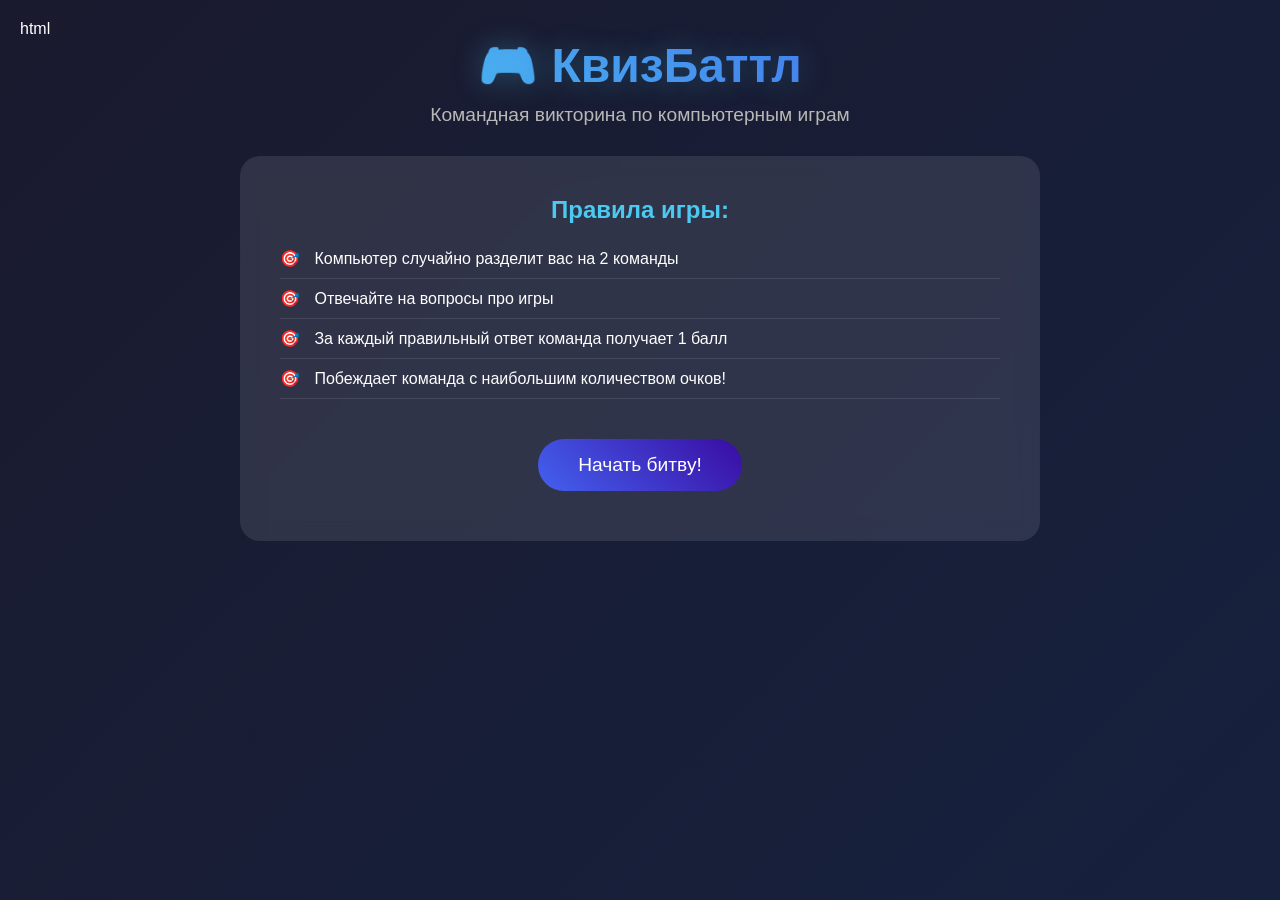
==== index.html @ 518002e2 "Add files via upload" ====
html
<!DOCTYPE html>
<html lang="ru">
<head>
    <meta charset="UTF-8">
    <meta name="viewport" content="width=device-width, initial-scale=1.0">
    <title>КвизБаттл - Игровой раунд</title>
    <link rel="stylesheet" href="css/style.css">
</head>
<body>
    <div class="container">
        <header>
            <h1>🎮 КвизБаттл</h1>
            <p class="subtitle">Командная викторина по компьютерным играм</p>
        </header>
        
        <main class="main-content">
            <div class="rules">
                <h2>Правила игры:</h2>
                <ul>
                    <li>Компьютер случайно разделит вас на 2 команды</li>
                    <li>Отвечайте на вопросы про игры</li>
                    <li>За каждый правильный ответ команда получает 1 балл</li>
                    <li>Побеждает команда с наибольшим количеством очков!</li>
                </ul>
            </div>
            
            <button class="start-btn" onclick="startGame()">Начать битву!</button>
        </main>
    </div>

    <script>
        function startGame() {
            // Переходим на страницу игры
            window.location.href = 'game.html';
        }
    </script>
</body>
</html>
---- css/style.css ----
/* Общие стили */
* {
    margin: 0;
    padding: 0;
    box-sizing: border-box;
}

body {
    font-family: 'Arial', sans-serif;
    background: linear-gradient(135deg, #1a1a2e 0%, #16213e 100%);
    color: white;
    min-height: 100vh;
    padding: 20px;
}

.container {
    max-width: 800px;
    margin: 0 auto;
    text-align: center;
}

/* Заголовок */
header h1 {
    font-size: 3em;
    margin-bottom: 10px;
    background: linear-gradient(45deg, #4cc9f0, #4361ee);
    -webkit-background-clip: text;
    -webkit-text-fill-color: transparent;
    text-shadow: 0 0 30px rgba(76, 201, 240, 0.3);
}

.subtitle {
    font-size: 1.2em;
    color: #b8b8b8;
    margin-bottom: 30px;
}

/* Главная страница */
.main-content {
    background: rgba(255, 255, 255, 0.1);
    border-radius: 20px;
    padding: 40px;
    margin: 30px 0;
    backdrop-filter: blur(10px);
}

.rules {
    text-align: left;
    margin-bottom: 30px;
}

.rules h2 {
    color: #4cc9f0;
    margin-bottom: 15px;
    text-align: center;
}

.rules ul {
    list-style: none;
    padding: 0;
}

.rules li {
    padding: 10px 0;
    border-bottom: 1px solid rgba(255, 255, 255, 0.1);
}

.rules li:before {
    content: "🎯 ";
    margin-right: 10px;
}

/* Кнопки */
.start-btn, .play-again-btn, .restart-btn {
    background: linear-gradient(45deg, #4361ee, #3a0ca3);
    color: white;
    border: none;
    padding: 15px 40px;
    font-size: 1.2em;
    border-radius: 50px;
    cursor: pointer;
    transition: all 0.3s ease;
    margin: 10px;
}

.start-btn:hover, .play-again-btn:hover, .restart-btn:hover {
    transform: translateY(-3px);
    box-shadow: 0 10px 25px rgba(67, 97, 238, 0.4);
}

/* Табло счёта */
.score-board {
    display: flex;
    justify-content: space-between;
    align-items: center;
    background: rgba(255, 255, 255, 0.1);
    border-radius: 15px;
    padding: 20px;
    margin: 20px 0;
}

.team {
    flex: 1;
}

.team h3 {
    margin-bottom: 10px;
    font-size: 1.2em;
}

.score {
    font-size: 3em;
    font-weight: bold;
}

#teamA .score {
    color: #4cc9f0; /* Синий */
}

#teamB .score {
    color: #f72585; /* Красный */
}

.vs {
    font-size: 1.5em;
    font-weight: bold;
    margin: 0 20px;
    color: #b8b8b8;
}

/* Область вопроса */
.question-area {
    background: rgba(255, 255, 255, 0.1);
    border-radius: 15px;
    padding: 30px;
    margin: 20px 0;
}

.question-counter {
    color: #b8b8b8;
    margin-bottom: 15px;
    font-size: 1.1em;
}

.question {
    font-size: 1.4em;
    line-height: 1.5;
    margin-bottom: 30px;
    color: #4cc9f0;
}

/* Кнопки ответов */
.answers {
    display: grid;
    grid-template-columns: 1fr 1fr;
    gap: 15px;
    margin-top: 20px;
}

.answer-btn {
    background: rgba(255, 255, 255, 0.1);
    border: 2px solid transparent;
    color: white;
    padding: 15px;
    border-radius: 10px;
    cursor: pointer;
    transition: all 0.3s ease;
    font-size: 1em;
}

.answer-btn:hover {
    background: rgba(255, 255, 255, 0.2);
    border-color: #4361ee;
    transform: translateY(-2px);
}

.answer-btn.correct {
    background: linear-gradient(45deg, #4caf50, #2e7d32);
    border-color: #4caf50;
}

.answer-btn.incorrect {
    background: linear-gradient(45deg, #f44336, #c62828);
    border-color: #f44336;
}

/* Страница результатов */
.result-content {
    background: rgba(255, 255, 255, 0.1);
    border-radius: 20px;
    padding: 40px;
    margin: 30px 0;
}

.result-title {
    font-size: 2.5em;
    margin-bottom: 30px;
    background: linear-gradient(45deg, #f72585, #4361ee);
    -webkit-background-clip: text;
    -webkit-text-fill-color: transparent;
}

.final-scores {
    display: flex;
    justify-content: space-around;
    margin: 40px 0;
}

.final-team {
    text-align: center;
}

.final-team h3 {
    margin-bottom: 10px;
    font-size: 1.3em;
}

.final-score {
    font-size: 4em;
    font-weight: bold;
}

#finalScoreA {
    color: #4cc9f0;
}

#finalScoreB {
    color: #f72585;
}

.winner-message {
    font-size: 1.5em;
    margin: 30px 0;
    padding: 20px;
    background: rgba(255, 255, 255, 0.1);
    border-radius: 15px;
    border-left: 5px solid #4cc9f0;
}

/* Адаптивность */
@media (max-width: 768px) {
    .answers {
        grid-template-columns: 1fr;
    }
    
    .score-board {
        flex-direction: column;
        gap: 20px;
    }
    
    .final-scores {
        flex-direction: column;
        gap: 30px;
    }
    
    header h1 {
        font-size: 2em;
    }
}
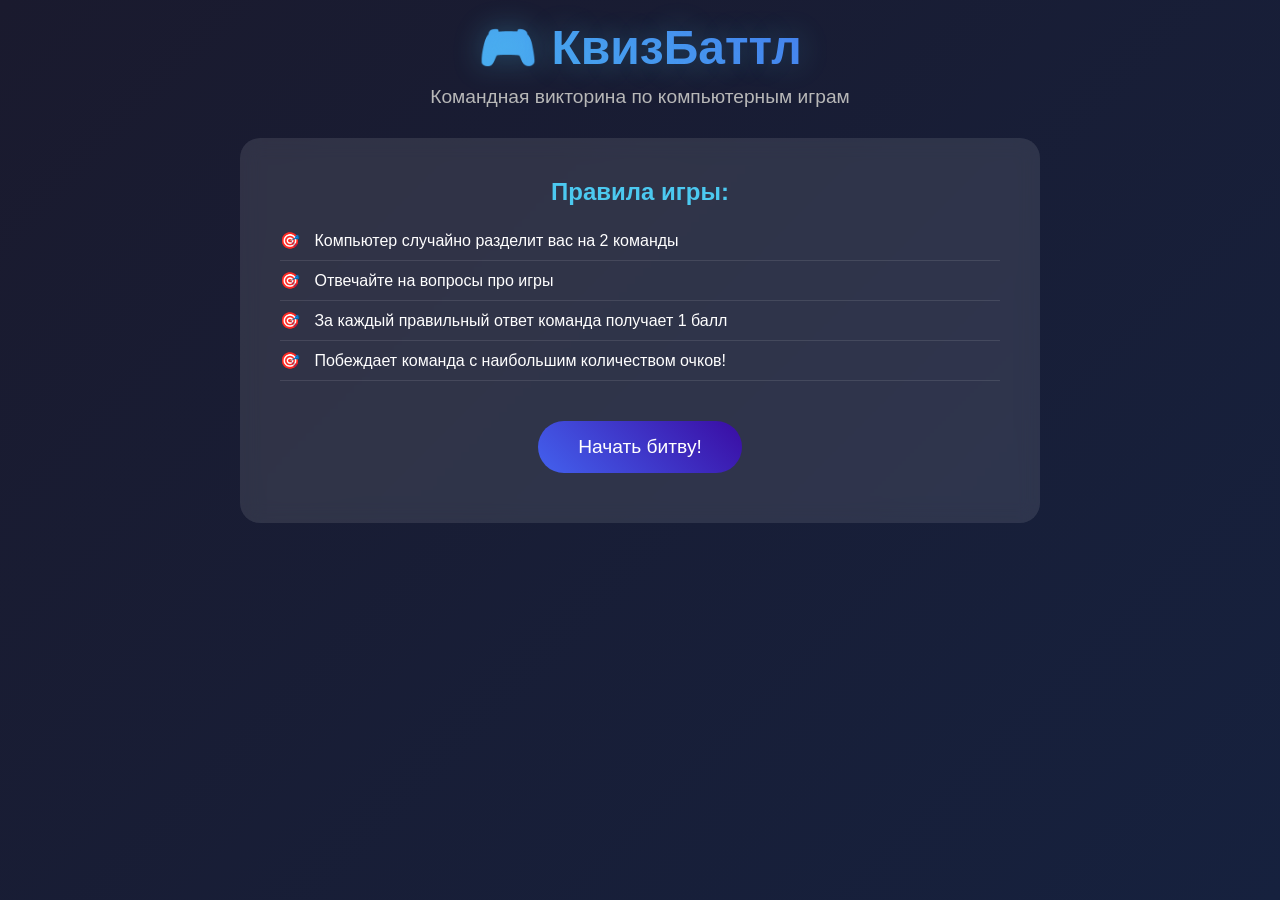
==== commit 9561ad27: "FIX" ====
--- a/index.html
+++ b/index.html
@@ -1,4 +1,3 @@
-html
 <!DOCTYPE html>
 <html lang="ru">
 <head>
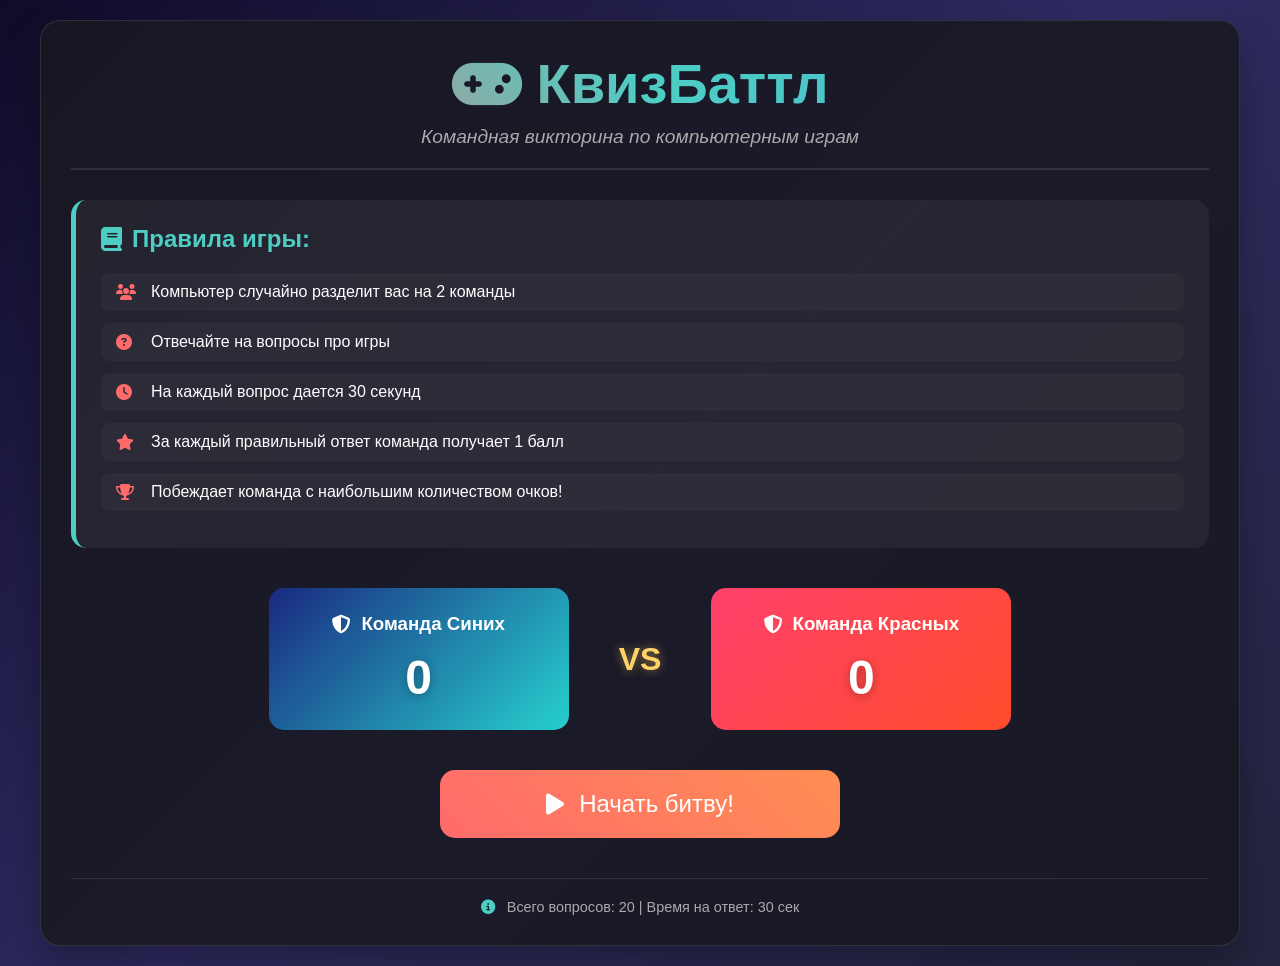
==== commit 09fbe955: "Update index.html" ====
--- a/index.html
+++ b/index.html
@@ -5,27 +5,47 @@
     <meta name="viewport" content="width=device-width, initial-scale=1.0">
     <title>КвизБаттл - Игровой раунд</title>
     <link rel="stylesheet" href="css/style.css">
+    <link rel="stylesheet" href="https://cdnjs.cloudflare.com/ajax/libs/font-awesome/6.4.0/css/all.min.css">
 </head>
 <body>
     <div class="container">
         <header>
-            <h1>🎮 КвизБаттл</h1>
+            <h1><i class="fas fa-gamepad"></i> КвизБаттл</h1>
             <p class="subtitle">Командная викторина по компьютерным играм</p>
         </header>
         
         <main class="main-content">
             <div class="rules">
-                <h2>Правила игры:</h2>
+                <h2><i class="fas fa-book"></i> Правила игры:</h2>
                 <ul>
-                    <li>Компьютер случайно разделит вас на 2 команды</li>
-                    <li>Отвечайте на вопросы про игры</li>
-                    <li>За каждый правильный ответ команда получает 1 балл</li>
-                    <li>Побеждает команда с наибольшим количеством очков!</li>
+                    <li><i class="fas fa-users"></i> Компьютер случайно разделит вас на 2 команды</li>
+                    <li><i class="fas fa-question-circle"></i> Отвечайте на вопросы про игры</li>
+                    <li><i class="fas fa-clock"></i> На каждый вопрос дается 30 секунд</li>
+                    <li><i class="fas fa-star"></i> За каждый правильный ответ команда получает 1 балл</li>
+                    <li><i class="fas fa-trophy"></i> Побеждает команда с наибольшим количеством очков!</li>
                 </ul>
             </div>
             
-            <button class="start-btn" onclick="startGame()">Начать битву!</button>
+            <div class="teams-preview">
+                <div class="preview-team blue-team">
+                    <h3><i class="fas fa-shield-alt"></i> Команда Синих</h3>
+                    <div class="preview-score">0</div>
+                </div>
+                <div class="vs">VS</div>
+                <div class="preview-team red-team">
+                    <h3><i class="fas fa-shield-alt"></i> Команда Красных</h3>
+                    <div class="preview-score">0</div>
+                </div>
+            </div>
+            
+            <button class="start-btn" onclick="startGame()">
+                <i class="fas fa-play"></i> Начать битву!
+            </button>
         </main>
+        
+        <footer class="game-footer">
+            <p><i class="fas fa-info-circle"></i> Всего вопросов: 20 | Время на ответ: 30 сек</p>
+        </footer>
     </div>
 
     <script>
@@ -35,4 +55,4 @@
         }
     </script>
 </body>
-</html>+</html>
--- a/css/style.css
+++ b/css/style.css
@@ -6,254 +6,913 @@
 }
 
 body {
-    font-family: 'Arial', sans-serif;
-    background: linear-gradient(135deg, #1a1a2e 0%, #16213e 100%);
+    font-family: 'Segoe UI', Tahoma, Geneva, Verdana, sans-serif;
+    background: linear-gradient(135deg, #0f0c29, #302b63, #24243e);
     color: white;
     min-height: 100vh;
     padding: 20px;
 }
 
 .container {
-    max-width: 800px;
+    max-width: 1200px;
     margin: 0 auto;
-    text-align: center;
+    background: rgba(25, 25, 35, 0.9);
+    border-radius: 20px;
+    padding: 30px;
+    box-shadow: 0 20px 40px rgba(0, 0, 0, 0.3);
+    border: 1px solid rgba(255, 255, 255, 0.1);
 }
 
 /* Заголовок */
+header {
+    text-align: center;
+    margin-bottom: 30px;
+    padding-bottom: 20px;
+    border-bottom: 2px solid rgba(255, 255, 255, 0.1);
+}
+
 header h1 {
-    font-size: 3em;
+    font-size: 3.5em;
     margin-bottom: 10px;
-    background: linear-gradient(45deg, #4cc9f0, #4361ee);
+    background: linear-gradient(45deg, #ff6b6b, #4ecdc4, #45b7d1);
     -webkit-background-clip: text;
-    -webkit-text-fill-color: transparent;
-    text-shadow: 0 0 30px rgba(76, 201, 240, 0.3);
+    background-clip: text;
+    color: transparent;
+    display: flex;
+    align-items: center;
+    justify-content: center;
+    gap: 15px;
 }
 
 .subtitle {
     font-size: 1.2em;
-    color: #b8b8b8;
+    color: #aaa;
+    font-style: italic;
+}
+
+/* Главная страница */
+.rules {
+    background: rgba(255, 255, 255, 0.05);
+    padding: 25px;
+    border-radius: 15px;
     margin-bottom: 30px;
-}
-
-/* Главная страница */
-.main-content {
-    background: rgba(255, 255, 255, 0.1);
-    border-radius: 20px;
-    padding: 40px;
-    margin: 30px 0;
-    backdrop-filter: blur(10px);
-}
-
-.rules {
-    text-align: left;
-    margin-bottom: 30px;
+    border-left: 5px solid #4ecdc4;
 }
 
 .rules h2 {
-    color: #4cc9f0;
-    margin-bottom: 15px;
-    text-align: center;
+    display: flex;
+    align-items: center;
+    gap: 10px;
+    margin-bottom: 20px;
+    color: #4ecdc4;
 }
 
 .rules ul {
     list-style: none;
-    padding: 0;
 }
 
 .rules li {
-    padding: 10px 0;
-    border-bottom: 1px solid rgba(255, 255, 255, 0.1);
-}
-
-.rules li:before {
-    content: "🎯 ";
-    margin-right: 10px;
+    margin: 12px 0;
+    padding: 10px 15px;
+    background: rgba(255, 255, 255, 0.03);
+    border-radius: 8px;
+    display: flex;
+    align-items: center;
+    gap: 15px;
+    transition: transform 0.3s;
+}
+
+.rules li:hover {
+    transform: translateX(10px);
+    background: rgba(255, 255, 255, 0.05);
+}
+
+.rules li i {
+    color: #ff6b6b;
+    width: 20px;
+}
+
+.teams-preview {
+    display: flex;
+    justify-content: center;
+    align-items: center;
+    gap: 30px;
+    margin: 40px 0;
+}
+
+.preview-team {
+    padding: 25px;
+    border-radius: 15px;
+    text-align: center;
+    flex: 1;
+    max-width: 300px;
+    transition: all 0.3s;
+}
+
+.blue-team {
+    background: linear-gradient(135deg, #1a2980, #26d0ce);
+}
+
+.red-team {
+    background: linear-gradient(135deg, #ff416c, #ff4b2b);
+}
+
+.preview-team h3 {
+    display: flex;
+    align-items: center;
+    justify-content: center;
+    gap: 10px;
+    margin-bottom: 15px;
+}
+
+.preview-score {
+    font-size: 3em;
+    font-weight: bold;
+    text-shadow: 0 2px 10px rgba(0, 0, 0, 0.3);
+}
+
+.vs {
+    font-size: 2em;
+    font-weight: bold;
+    color: #ffd166;
+    text-shadow: 0 0 10px rgba(255, 209, 102, 0.5);
+    padding: 0 20px;
 }
 
 /* Кнопки */
-.start-btn, .play-again-btn, .restart-btn {
-    background: linear-gradient(45deg, #4361ee, #3a0ca3);
+.start-btn {
+    display: block;
+    width: 100%;
+    max-width: 400px;
+    margin: 40px auto;
+    padding: 20px;
+    font-size: 1.5em;
+    background: linear-gradient(45deg, #ff6b6b, #ff8e53);
     color: white;
     border: none;
-    padding: 15px 40px;
-    font-size: 1.2em;
-    border-radius: 50px;
+    border-radius: 15px;
     cursor: pointer;
-    transition: all 0.3s ease;
-    margin: 10px;
-}
-
-.start-btn:hover, .play-again-btn:hover, .restart-btn:hover {
-    transform: translateY(-3px);
-    box-shadow: 0 10px 25px rgba(67, 97, 238, 0.4);
-}
-
-/* Табло счёта */
+    transition: all 0.3s;
+    display: flex;
+    align-items: center;
+    justify-content: center;
+    gap: 15px;
+}
+
+.start-btn:hover {
+    transform: translateY(-5px);
+    box-shadow: 0 10px 20px rgba(255, 107, 107, 0.3);
+}
+
+.start-btn:active {
+    transform: translateY(-2px);
+}
+
+/* Игровая страница */
 .score-board {
     display: flex;
     justify-content: space-between;
     align-items: center;
-    background: rgba(255, 255, 255, 0.1);
-    border-radius: 15px;
-    padding: 20px;
-    margin: 20px 0;
+    margin: 30px 0;
+    gap: 20px;
 }
 
 .team {
     flex: 1;
-}
-
-.team h3 {
+    padding: 25px;
+    border-radius: 15px;
+    text-align: center;
+    transition: all 0.3s;
+    position: relative;
+    overflow: hidden;
+}
+
+.team.blue-team {
+    background: linear-gradient(135deg, #1a2980, #26d0ce);
+}
+
+.team.red-team {
+    background: linear-gradient(135deg, #ff416c, #ff4b2b);
+}
+
+.team.active {
+    transform: scale(1.05);
+    box-shadow: 0 10px 30px rgba(0, 0, 0, 0.4);
+}
+
+.team-header {
+    display: flex;
+    align-items: center;
+    justify-content: center;
+    gap: 10px;
+    margin-bottom: 15px;
+}
+
+.team-header h3 {
+    font-size: 1.5em;
+}
+
+.score {
+    font-size: 4em;
+    font-weight: bold;
+    margin: 15px 0;
+    text-shadow: 0 2px 15px rgba(0, 0, 0, 0.3);
+}
+
+.team-turn {
+    background: rgba(0, 0, 0, 0.2);
+    padding: 10px;
+    border-radius: 8px;
+    font-size: 0.9em;
+    display: flex;
+    align-items: center;
+    justify-content: center;
+    gap: 8px;
+    opacity: 0.7;
+}
+
+.team.active .team-turn {
+    opacity: 1;
+    background: rgba(255, 255, 255, 0.1);
+}
+
+.vs {
+    text-align: center;
+    padding: 0 20px;
+}
+
+.vs div:first-child {
+    font-size: 2em;
+    font-weight: bold;
+    color: #ffd166;
     margin-bottom: 10px;
+}
+
+.score-total {
+    font-size: 1.5em;
+    background: rgba(255, 255, 255, 0.1);
+    padding: 10px 20px;
+    border-radius: 10px;
+}
+
+/* Таймер */
+.timer-container {
+    background: rgba(0, 0, 0, 0.3);
+    padding: 20px;
+    border-radius: 15px;
+    margin: 30px 0;
+    text-align: center;
+    border: 2px solid rgba(255, 255, 255, 0.1);
+}
+
+.timer-header {
+    display: flex;
+    align-items: center;
+    justify-content: center;
+    gap: 10px;
+    margin-bottom: 15px;
     font-size: 1.2em;
-}
-
-.score {
-    font-size: 3em;
+    color: #4ecdc4;
+}
+
+.timer {
+    font-size: 4em;
     font-weight: bold;
-}
-
-#teamA .score {
-    color: #4cc9f0; /* Синий */
-}
-
-#teamB .score {
-    color: #f72585; /* Красный */
-}
-
-.vs {
-    font-size: 1.5em;
-    font-weight: bold;
-    margin: 0 20px;
-    color: #b8b8b8;
-}
-
-/* Область вопроса */
+    margin: 20px 0;
+    display: flex;
+    align-items: baseline;
+    justify-content: center;
+    gap: 10px;
+}
+
+.timer-value {
+    color: #ffd166;
+    text-shadow: 0 0 20px rgba(255, 209, 102, 0.5);
+    min-width: 60px;
+}
+
+.timer-seconds {
+    font-size: 0.5em;
+    color: #aaa;
+}
+
+.timer-progress {
+    height: 20px;
+    background: rgba(255, 255, 255, 0.1);
+    border-radius: 10px;
+    margin: 20px auto;
+    max-width: 800px;
+    position: relative;
+    overflow: hidden;
+}
+
+.timer-bar {
+    height: 100%;
+    background: linear-gradient(90deg, #4ecdc4, #ffd166, #ff6b6b);
+    width: 100%;
+    border-radius: 10px;
+    transition: width 1s linear;
+}
+
+.timer-ticks {
+    position: absolute;
+    top: 0;
+    left: 0;
+    width: 100%;
+    height: 100%;
+    pointer-events: none;
+}
+
+.timer-ticks .tick {
+    position: absolute;
+    width: 2px;
+    height: 100%;
+    background: rgba(255, 255, 255, 0.2);
+}
+
+.timer-hint {
+    display: flex;
+    align-items: center;
+    justify-content: center;
+    gap: 10px;
+    color: #aaa;
+    font-size: 0.9em;
+}
+
+/* Вопросы */
 .question-area {
-    background: rgba(255, 255, 255, 0.1);
+    background: rgba(255, 255, 255, 0.05);
+    padding: 30px;
     border-radius: 15px;
-    padding: 30px;
-    margin: 20px 0;
-}
-
-.question-counter {
-    color: #b8b8b8;
-    margin-bottom: 15px;
+    margin: 30px 0;
+}
+
+.question-header {
+    display: flex;
+    justify-content: space-between;
+    align-items: center;
+    margin-bottom: 25px;
+    padding-bottom: 15px;
+    border-bottom: 1px solid rgba(255, 255, 255, 0.1);
+}
+
+.question-counter, .question-category {
+    display: flex;
+    align-items: center;
+    gap: 10px;
     font-size: 1.1em;
 }
 
+.question-category {
+    color: #ffd166;
+}
+
 .question {
-    font-size: 1.4em;
-    line-height: 1.5;
-    margin-bottom: 30px;
-    color: #4cc9f0;
-}
-
-/* Кнопки ответов */
+    font-size: 1.8em;
+    line-height: 1.6;
+    margin: 30px 0;
+    padding: 25px;
+    background: rgba(0, 0, 0, 0.3);
+    border-radius: 12px;
+    text-align: center;
+    border-left: 5px solid #4ecdc4;
+    min-height: 150px;
+    display: flex;
+    align-items: center;
+    justify-content: center;
+}
+
 .answers {
     display: grid;
-    grid-template-columns: 1fr 1fr;
+    grid-template-columns: repeat(2, 1fr);
     gap: 15px;
-    margin-top: 20px;
-}
-
-.answer-btn {
-    background: rgba(255, 255, 255, 0.1);
-    border: 2px solid transparent;
-    color: white;
-    padding: 15px;
-    border-radius: 10px;
-    cursor: pointer;
-    transition: all 0.3s ease;
-    font-size: 1em;
-}
-
-.answer-btn:hover {
-    background: rgba(255, 255, 255, 0.2);
-    border-color: #4361ee;
-    transform: translateY(-2px);
-}
-
-.answer-btn.correct {
-    background: linear-gradient(45deg, #4caf50, #2e7d32);
-    border-color: #4caf50;
-}
-
-.answer-btn.incorrect {
-    background: linear-gradient(45deg, #f44336, #c62828);
-    border-color: #f44336;
-}
-
-/* Страница результатов */
-.result-content {
-    background: rgba(255, 255, 255, 0.1);
-    border-radius: 20px;
-    padding: 40px;
     margin: 30px 0;
 }
 
-.result-title {
-    font-size: 2.5em;
-    margin-bottom: 30px;
-    background: linear-gradient(45deg, #f72585, #4361ee);
-    -webkit-background-clip: text;
-    -webkit-text-fill-color: transparent;
-}
-
-.final-scores {
-    display: flex;
-    justify-content: space-around;
-    margin: 40px 0;
-}
-
-.final-team {
-    text-align: center;
-}
-
-.final-team h3 {
-    margin-bottom: 10px;
-    font-size: 1.3em;
-}
-
-.final-score {
-    font-size: 4em;
-    font-weight: bold;
-}
-
-#finalScoreA {
-    color: #4cc9f0;
-}
-
-#finalScoreB {
-    color: #f72585;
-}
-
-.winner-message {
-    font-size: 1.5em;
-    margin: 30px 0;
-    padding: 20px;
-    background: rgba(255, 255, 255, 0.1);
-    border-radius: 15px;
-    border-left: 5px solid #4cc9f0;
-}
-
-/* Адаптивность */
 @media (max-width: 768px) {
     .answers {
         grid-template-columns: 1fr;
     }
+}
+
+.answer-btn {
+    padding: 25px;
+    background: rgba(255, 255, 255, 0.1);
+    border: 2px solid rgba(255, 255, 255, 0.2);
+    border-radius: 12px;
+    color: white;
+    font-size: 1.2em;
+    cursor: pointer;
+    transition: all 0.3s;
+    text-align: left;
+    display: flex;
+    align-items: center;
+    gap: 15px;
+}
+
+.answer-btn:hover:not(.disabled) {
+    background: rgba(255, 255, 255, 0.15);
+    transform: translateY(-3px);
+    border-color: rgba(255, 255, 255, 0.3);
+}
+
+.answer-btn.correct {
+    background: linear-gradient(135deg, #00b09b, #96c93d);
+    border-color: #00b09b;
+    transform: scale(1.02);
+}
+
+.answer-btn.incorrect {
+    background: linear-gradient(135deg, #ff416c, #ff4b2b);
+    border-color: #ff416c;
+    transform: scale(1.02);
+}
+
+.answer-btn.disabled {
+    opacity: 0.7;
+    cursor: not-allowed;
+}
+
+.question-progress {
+    margin-top: 30px;
+}
+
+.progress-bar {
+    height: 10px;
+    background: rgba(255, 255, 255, 0.1);
+    border-radius: 5px;
+    overflow: hidden;
+}
+
+.progress {
+    height: 100%;
+    background: linear-gradient(90deg, #4ecdc4, #45b7d1);
+    width: 5%;
+    transition: width 0.5s ease;
+    border-radius: 5px;
+}
+
+.progress-text {
+    text-align: right;
+    margin-top: 10px;
+    color: #aaa;
+}
+
+/* Управление */
+.game-controls {
+    display: flex;
+    justify-content: center;
+    gap: 20px;
+    margin-top: 30px;
+}
+
+.control-btn {
+    padding: 15px 30px;
+    border: none;
+    border-radius: 10px;
+    font-size: 1.1em;
+    cursor: pointer;
+    transition: all 0.3s;
+    display: flex;
+    align-items: center;
+    justify-content: center;
+    gap: 10px;
+}
+
+.restart-btn {
+    background: linear-gradient(135deg, #ff8a00, #e52e71);
+    color: white;
+}
+
+.hint-btn {
+    background: linear-gradient(135deg, #00b4db, #0083b0);
+    color: white;
+}
+
+.home-btn {
+    background: linear-gradient(135deg, #667eea, #764ba2);
+    color: white;
+}
+
+.control-btn:hover {
+    transform: translateY(-3px);
+    box-shadow: 0 5px 15px rgba(0, 0, 0, 0.3);
+}
+
+/* Футер */
+.game-footer {
+    margin-top: 40px;
+    padding-top: 20px;
+    border-top: 1px solid rgba(255, 255, 255, 0.1);
+    text-align: center;
+    color: #aaa;
+    font-size: 0.9em;
+}
+
+.game-footer i {
+    margin-right: 8px;
+    color: #4ecdc4;
+}
+
+/* Страница результатов */
+.result-content {
+    text-align: center;
+    padding: 20px;
+}
+
+.result-title {
+    font-size: 2.5em;
+    margin: 30px 0;
+    background: linear-gradient(45deg, #ffd166, #ff6b6b, #4ecdc4);
+    -webkit-background-clip: text;
+    background-clip: text;
+    color: transparent;
+    padding: 20px;
+}
+
+.result-icon {
+    font-size: 6em;
+    margin: 30px 0;
+    animation: bounce 2s infinite;
+}
+
+@keyframes bounce {
+    0%, 100% { transform: translateY(0); }
+    50% { transform: translateY(-20px); }
+}
+
+.final-scores {
+    display: flex;
+    justify-content: center;
+    align-items: center;
+    gap: 40px;
+    margin: 50px 0;
+}
+
+.final-team {
+    flex: 1;
+    max-width: 300px;
+    padding: 30px;
+    border-radius: 20px;
+    text-align: center;
+}
+
+.final-team.blue-team {
+    background: linear-gradient(135deg, #1a2980, #26d0ce);
+}
+
+.final-team.red-team {
+    background: linear-gradient(135deg, #ff416c, #ff4b2b);
+}
+
+.final-team-header {
+    display: flex;
+    align-items: center;
+    justify-content: center;
+    gap: 15px;
+    margin-bottom: 20px;
+}
+
+.final-team-header h3 {
+    font-size: 1.8em;
+}
+
+.final-score {
+    font-size: 5em;
+    font-weight: bold;
+    margin: 20px 0;
+    text-shadow: 0 5px 20px rgba(0, 0, 0, 0.3);
+}
+
+.final-team-stats {
+    background: rgba(0, 0, 0, 0.2);
+    padding: 15px;
+    border-radius: 10px;
+    margin-top: 20px;
+}
+
+.stat {
+    display: flex;
+    align-items: center;
+    justify-content: center;
+    gap: 10px;
+    font-size: 1.1em;
+}
+
+.final-result-separator {
+    padding: 0 30px;
+    text-align: center;
+}
+
+.total-score {
+    background: rgba(255, 255, 255, 0.1);
+    padding: 10px 20px;
+    border-radius: 10px;
+    margin-bottom: 15px;
+    color: #ffd166;
+}
+
+.final-vs {
+    font-size: 3em;
+    font-weight: bold;
+    color: #ffd166;
+}
+
+.winner-message {
+    max-width: 800px;
+    margin: 40px auto;
+    padding: 30px;
+    background: rgba(255, 255, 255, 0.05);
+    border-radius: 15px;
+    font-size: 1.4em;
+    line-height: 1.6;
+    border-left: 5px solid;
+    animation: fadeIn 1s ease;
+}
+
+@keyframes fadeIn {
+    from { opacity: 0; transform: translateY(20px); }
+    to { opacity: 1; transform: translateY(0); }
+}
+
+.game-stats {
+    display: flex;
+    justify-content: center;
+    gap: 30px;
+    margin: 50px 0;
+    flex-wrap: wrap;
+}
+
+.stat-box {
+    background: rgba(255, 255, 255, 0.05);
+    padding: 25px;
+    border-radius: 15px;
+    min-width: 200px;
+    display: flex;
+    align-items: center;
+    gap: 20px;
+    transition: transform 0.3s;
+}
+
+.stat-box:hover {
+    transform: translateY(-10px);
+    background: rgba(255, 255, 255, 0.08);
+}
+
+.stat-box i {
+    font-size: 2.5em;
+    color: #4ecdc4;
+}
+
+.stat-info {
+    display: flex;
+    flex-direction: column;
+    text-align: left;
+}
+
+.stat-value {
+    font-size: 2em;
+    font-weight: bold;
+    color: #ffd166;
+}
+
+.stat-label {
+    color: #aaa;
+    font-size: 0.9em;
+}
+
+.result-controls {
+    display: flex;
+    justify-content: center;
+    gap: 20px;
+    margin: 50px 0;
+    flex-wrap: wrap;
+}
+
+.result-btn {
+    padding: 20px 40px;
+    border: none;
+    border-radius: 15px;
+    font-size: 1.2em;
+    cursor: pointer;
+    transition: all 0.3s;
+    display: flex;
+    align-items: center;
+    justify-content: center;
+    gap: 15px;
+    min-width: 200px;
+}
+
+.play-again-btn {
+    background: linear-gradient(45deg, #00b09b, #96c93d);
+    color: white;
+}
+
+.share-btn {
+    background: linear-gradient(45deg, #667eea, #764ba2);
+    color: white;
+}
+
+.result-btn:hover {
+    transform: translateY(-5px);
+    box-shadow: 0 10px 20px rgba(0, 0, 0, 0.3);
+}
+
+/* Анимации для таймера */
+@keyframes timerWarning {
+    0%, 100% { color: #ffd166; }
+    50% { color: #ff6b6b; }
+}
+
+@keyframes timerDanger {
+    0%, 100% { color: #ff6b6b; text-shadow: 0 0 10px #ff0000; }
+    50% { color: #ff0000; text-shadow: 0 0 20px #ff0000; }
+}
+
+.timer.warning .timer-value {
+    animation: timerWarning 1s infinite;
+}
+
+.timer.danger .timer-value {
+    animation: timerDanger 0.5s infinite;
+}
+
+/* Анимация для счёта */
+@keyframes scorePop {
+    0% { transform: scale(1); }
+    50% { transform: scale(1.3); }
+    100% { transform: scale(1); }
+}
+
+.score-animation {
+    animation: scorePop 0.5s ease;
+}
+
+/* Сообщения */
+.success-message, .error-message, .timeout-message {
+    padding: 30px;
+    border-radius: 15px;
+    margin: 20px 0;
+    animation: slideIn 0.5s ease;
+}
+
+@keyframes slideIn {
+    from { transform: translateY(-20px); opacity: 0; }
+    to { transform: translateY(0); opacity: 1; }
+}
+
+.success-message {
+    background: linear-gradient(135deg, rgba(0, 176, 155, 0.2), rgba(150, 201, 61, 0.2));
+    border: 2px solid #00b09b;
+}
+
+.error-message {
+    background: linear-gradient(135deg, rgba(255, 65, 108, 0.2), rgba(255, 75, 43, 0.2));
+    border: 2px solid #ff416c;
+}
+
+.timeout-message {
+    background: linear-gradient(135deg, rgba(255, 107, 107, 0.2), rgba(255, 142, 83, 0.2));
+    border: 2px solid #ff6b6b;
+}
+
+/* Адаптивность */
+@media (max-width: 768px) {
+    .container {
+        padding: 15px;
+    }
+    
+    header h1 {
+        font-size: 2.5em;
+        flex-direction: column;
+        gap: 5px;
+    }
     
     .score-board {
         flex-direction: column;
-        gap: 20px;
+        gap: 15px;
+    }
+    
+    .team {
+        width: 100%;
     }
     
     .final-scores {
         flex-direction: column;
-        gap: 30px;
+        gap: 20px;
     }
     
-    header h1 {
-        font-size: 2em;
-    }
-}+    .game-stats {
+        flex-direction: column;
+        align-items: center;
+    }
+    
+    .result-controls {
+        flex-direction: column;
+        align-items: center;
+    }
+    
+    .result-btn {
+        width: 100%;
+        max-width: 300px;
+    }
+    
+    .timer {
+        font-size: 3em;
+    }
+    
+    .question {
+        font-size: 1.4em;
+        padding: 15px;
+    }
+}
+
+.indicator-team h3 {
+    margin: 5px 0 0 0;
+    color: white;
+    font-size: 1.2em;
+}
+
+.indicator-team span {
+    color: rgba(255, 255, 255, 0.8);
+    font-size: 0.9em;
+}
+
+/* Заголовок вопроса с таймером */
+.question-header {
+    display: flex;
+    justify-content: space-between;
+    align-items: center;
+    margin-bottom: 20px;
+    padding: 15px;
+    background: rgba(255, 255, 255, 0.1);
+    border-radius: 10px;
+}
+
+/* Таймер */
+.timer-container {
+    text-align: center;
+}
+
+.timer {
+    font-size: 1.5em;
+    font-weight: bold;
+    color: #ff6b6b;
+    margin-bottom: 5px;
+}
+
+.timer-progress {
+    width: 200px;
+    height: 8px;
+    background: rgba(255, 255, 255, 0.2);
+    border-radius: 4px;
+    overflow: hidden;
+}
+
+.timer-bar {
+    height: 100%;
+    background: linear-gradient(90deg, #ff6b6b, #ffd166);
+    width: 100%;
+    transition: width 1s linear;
+}
+
+/* Анимация для смены команды */
+@keyframes teamSwitch {
+    0% { transform: scale(1); }
+    50% { transform: scale(1.1); }
+    100% { transform: scale(1); }
+}
+
+.team-switch-animation {
+    animation: teamSwitch 0.5s ease;
+}
+
+/* Подсветка активной команды в score-board */
+.team.active {
+    transform: translateY(-10px);
+    box-shadow: 0 10px 20px rgba(0, 0, 0, 0.3);
+}
+
+/* Стили для оставшегося времени */
+.timer.warning {
+    color: #ff6b6b;
+    animation: pulse 1s infinite;
+}
+
+@keyframes pulse {
+    0% { opacity: 1; }
+    50% { opacity: 0.5; }
+    100% { opacity: 1; }
+}
+
+/* Дополнительные стили для правильных/неправильных ответов */
+.answer-btn.correct {
+    background: linear-gradient(135deg, #51cf66, #40c057);
+    transform: scale(0.98);
+}
+
+.answer-btn.incorrect {
+    background: linear-gradient(135deg, #ff6b6b, #fa5252);
+    transform: scale(0.98);
+}
+
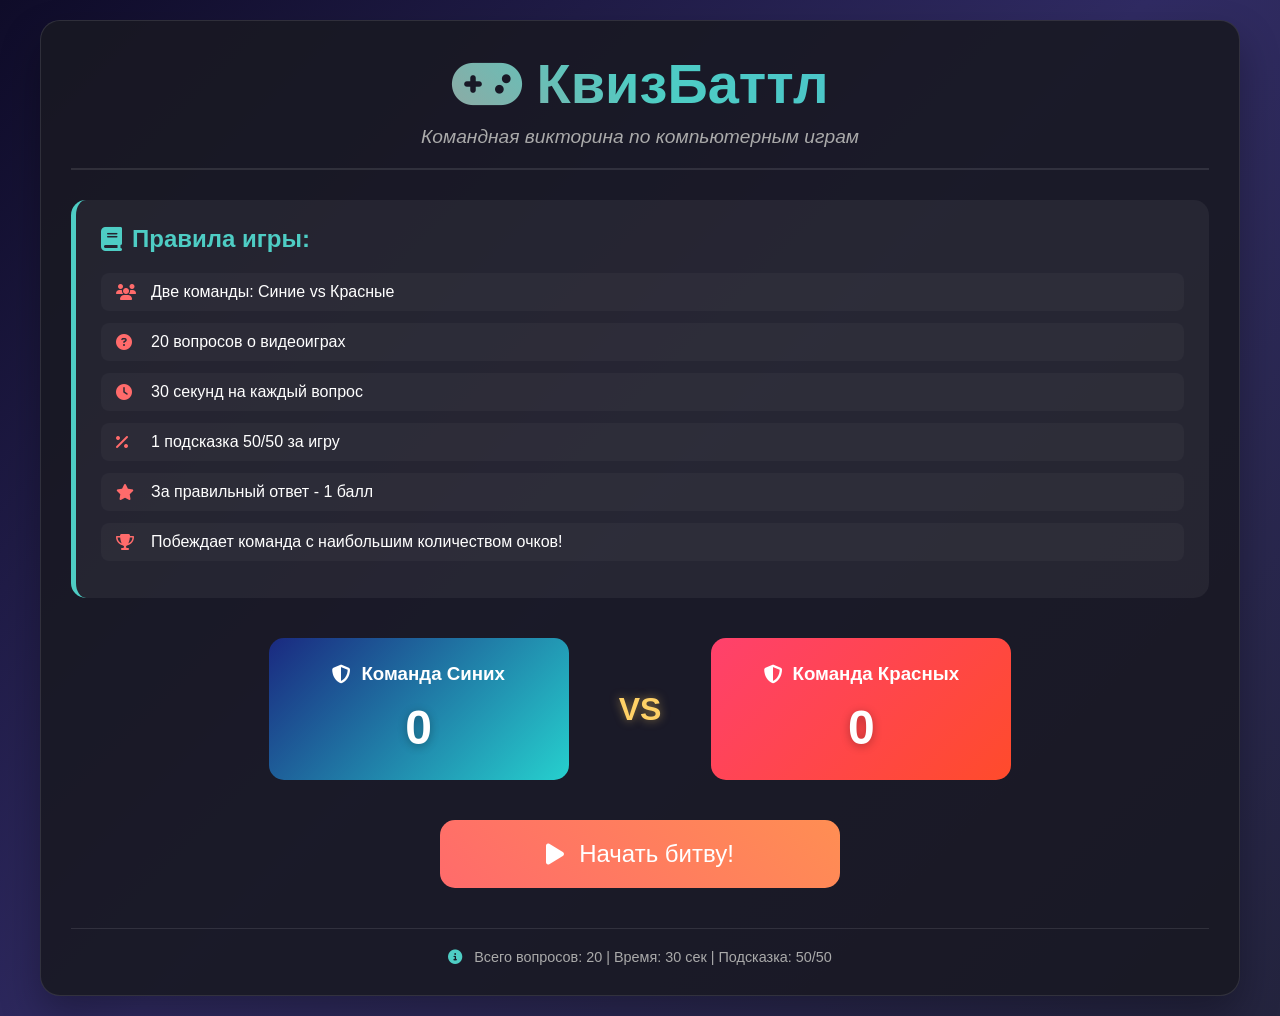
==== commit e5895ecf: "Update index.html" ====
--- a/index.html
+++ b/index.html
@@ -18,10 +18,11 @@
             <div class="rules">
                 <h2><i class="fas fa-book"></i> Правила игры:</h2>
                 <ul>
-                    <li><i class="fas fa-users"></i> Компьютер случайно разделит вас на 2 команды</li>
-                    <li><i class="fas fa-question-circle"></i> Отвечайте на вопросы про игры</li>
-                    <li><i class="fas fa-clock"></i> На каждый вопрос дается 30 секунд</li>
-                    <li><i class="fas fa-star"></i> За каждый правильный ответ команда получает 1 балл</li>
+                    <li><i class="fas fa-users"></i> Две команды: Синие vs Красные</li>
+                    <li><i class="fas fa-question-circle"></i> 20 вопросов о видеоиграх</li>
+                    <li><i class="fas fa-clock"></i> 30 секунд на каждый вопрос</li>
+                    <li><i class="fas fa-percentage"></i> 1 подсказка 50/50 за игру</li>
+                    <li><i class="fas fa-star"></i> За правильный ответ - 1 балл</li>
                     <li><i class="fas fa-trophy"></i> Побеждает команда с наибольшим количеством очков!</li>
                 </ul>
             </div>
@@ -44,13 +45,12 @@
         </main>
         
         <footer class="game-footer">
-            <p><i class="fas fa-info-circle"></i> Всего вопросов: 20 | Время на ответ: 30 сек</p>
+            <p><i class="fas fa-info-circle"></i> Всего вопросов: 20 | Время: 30 сек | Подсказка: 50/50</p>
         </footer>
     </div>
 
     <script>
         function startGame() {
-            // Переходим на страницу игры
             window.location.href = 'game.html';
         }
     </script>
